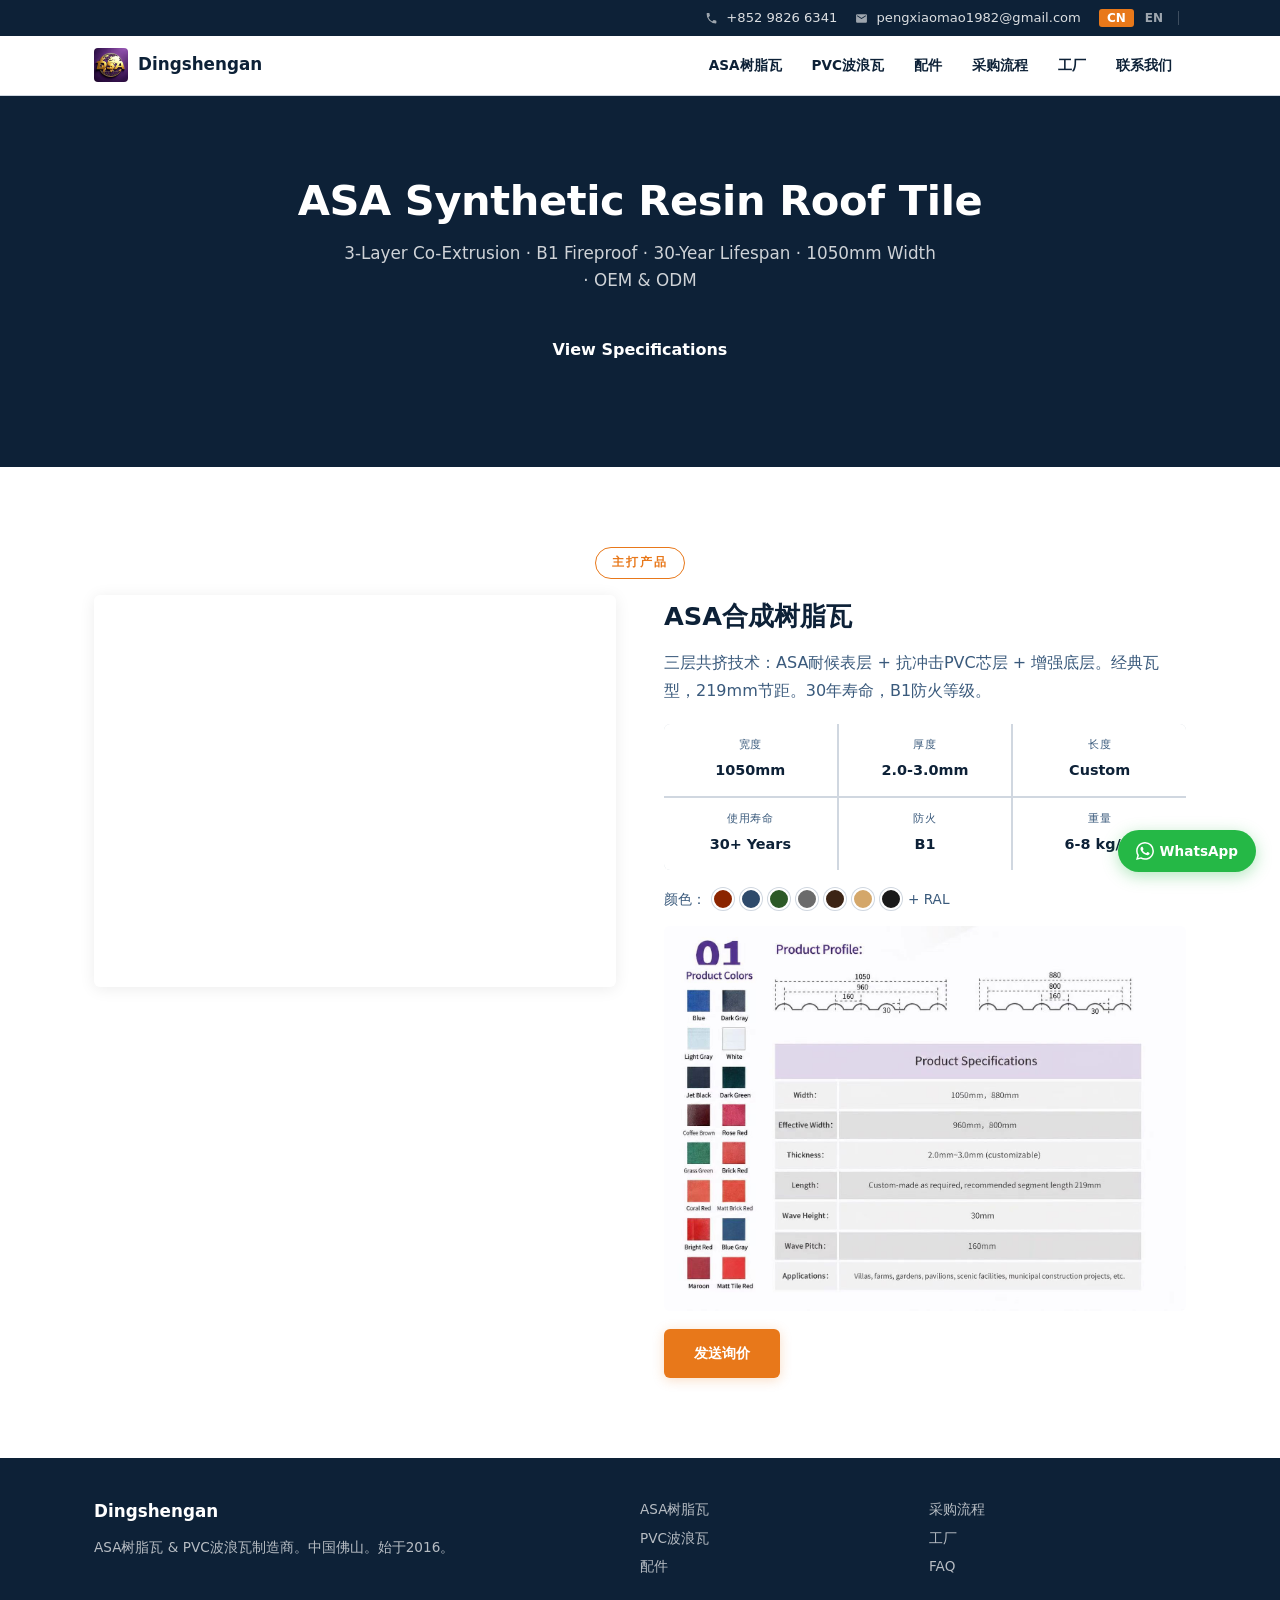
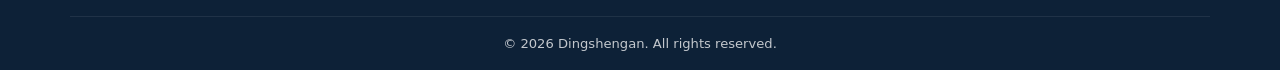
==== asa-resin-tile.html @ f96d78d1 "feat: multi-page architecture (ASA/PVC/Contact) + container calculator + updated sitemap" ====
<!DOCTYPE html>
<html lang="en">
<head>
  <meta charset="UTF-8">
  <meta name="viewport" content="width=device-width, initial-scale=1.0">
  <meta name="description" content="ASA synthetic resin roof tile — 3-layer co-extrusion, B1 fireproof, 30-year lifespan. Factory-direct from Dingshengan Foshan. OEM/ODM, global shipping, 5000 sqm MOQ.">
  <meta name="keywords" content="ASA resin tile, ASA roof tile, synthetic resin tile, ASA roofing, Dingshengan, Foshan manufacturer">
  <link rel="canonical" href="https://dingshengan.com/asa-resin-tile.html">
  <link rel="alternate" hreflang="zh" href="https://dingshengan.com/asa-resin-tile.html">
  <link rel="alternate" hreflang="en" href="https://dingshengan.com/asa-resin-tile.html">
  <link rel="alternate" hreflang="x-default" href="https://dingshengan.com/asa-resin-tile.html">
  <meta property="og:title" content="ASA Synthetic Resin Roof Tile Manufacturer | Dingshengan Foshan">
  <meta property="og:description" content="3-layer co-extrusion ASA tile — B1 fireproof, 30-year lifespan. 1050mm width, custom length, any RAL color. Factory-direct pricing, OEM/ODM.">
  <meta property="og:type" content="product">
  <meta property="og:url" content="https://dingshengan.com/asa-resin-tile.html">
  <meta property="og:image" content="https://dingshengan.com/images/asa-slide-new.jpg">
  <meta name="twitter:card" content="summary_large_image">
  <meta name="twitter:title" content="ASA Synthetic Resin Roof Tile Manufacturer | Dingshengan Foshan">
  <meta name="twitter:image" content="https://dingshengan.com/images/asa-slide-new.jpg">
  <meta name="theme-color" content="#0D2137">
  <script type="application/ld+json">{"@context":"https://schema.org","@type":"Product","name":"ASA Synthetic Resin Roof Tile","image":["https://dingshengan.com/images/asa-slide-new.jpg","https://dingshengan.com/images/asa-slide-1.jpg","https://dingshengan.com/images/asa-slide-2.jpg"],"description":"3-layer co-extrusion ASA synthetic resin roof tile. 1050mm width, 2.0-3.0mm thickness, B1 fire rating, 30+ year lifespan.","brand":{"@type":"Brand","name":"Dingshengan"},"manufacturer":{"@type":"Organization","name":"Dingshengan Building Materials"},"offers":{"@type":"Offer","availability":"https://schema.org/InStock","priceSpecification":{"@type":"UnitPriceSpecification","minPrice":"2.60","maxPrice":"5.50","priceCurrency":"USD","unitCode":"MTK"}}}</script>
  <title>ASA Synthetic Resin Roof Tile Manufacturer | Dingshengan Foshan</title>
  <link rel="stylesheet" href="css/style.css">
  <link rel="icon" href="data:image/svg+xml,<svg xmlns='http://www.w3.org/2000/svg' viewBox='0 0 32 32'><rect width='32' height='32' rx='6' fill='%230D2137'/><text x='16' y='22' text-anchor='middle' fill='white' font-size='18' font-family='sans-serif'>D</text></svg>">
  <script async src="https://www.googletagmanager.com/gtag/js?id=G-RB36S9TC68"></script>
  <script>window.dataLayer=window.dataLayer||[];function gtag(){dataLayer.push(arguments);}gtag('js',new Date());gtag('config','G-RB36S9TC68');</script>
</head>
<body>

<!-- ===== TOP BAR ===== -->
<div class="topbar">
  <div class="container topbar__inner">
    <a href="tel:+85298266341"><svg width="13" height="13" viewBox="0 0 24 24" fill="currentColor" opacity=".7"><path d="M6.62 10.79a15.05 15.05 0 006.59 6.59l2.2-2.2a1 1 0 011.01-.24 11.36 11.36 0 003.58.57 1 1 0 011 1V20a1 1 0 01-1 1A17 17 0 013 3a1 1 0 011-1h3.5a1 1 0 011 1 11.36 11.36 0 00.57 3.58 1 1 0 01-.25 1.01l-2.2 2.2z"/></svg> +852 9826 6341</a>
    <a href="mailto:pengxiaomao1982@gmail.com"><svg width="13" height="13" viewBox="0 0 24 24" fill="currentColor" opacity=".7"><path d="M20 4H4a2 2 0 00-2 2v12a2 2 0 002 2h16a2 2 0 002-2V6a2 2 0 00-2-2zm0 4l-8 5-8-5V6l8 5 8-5v2z"/></svg> pengxiaomao1982@gmail.com</a>
    <div class="topbar__lang">
      <button class="topbar__lang-btn active" data-lang="zh">CN</button>
      <button class="topbar__lang-btn" data-lang="en">EN</button>
      <span class="topbar__sep"></span>
      <div id="google_translate_element" class="topbar__gt"></div>
    </div>
  </div>
</div>
<script>function googleTranslateElementInit(){new google.translate.TranslateElement({pageLanguage:'en',includedLanguages:'ar,es,pt,fr,ru,ja,ko,th,vi,id,ms,hi,tr,fa,de,it,nl,pl,ro,bn,ur,tl',layout:google.translate.TranslateElement.InlineLayout.HORIZONTAL,autoDisplay:false},'google_translate_element');}</script>
<script async src="https://translate.google.com/translate_a/element.js?cb=googleTranslateElementInit"></script>

<a href="#asa-details" class="skip-link">Skip to product details</a>

<!-- ===== HEADER ===== -->
<header class="header" id="header">
  <div class="container header__inner">
    <a href="index.html" class="header__logo">
      <img src="images/logo.jpg" alt="Dingshengan" class="header__logo-img">
      <span class="header__logo-name" data-i18n="logo_name">Dingshengan</span>
    </a>
    <nav class="header__nav" id="nav">
      <ul class="header__nav-list">
        <li><a href="asa-resin-tile.html" aria-current="page" data-i18n="nav_asa">ASA Tile</a></li>
        <li><a href="pvc-roofing-sheet.html" data-i18n="nav_pvc">PVC Sheet</a></li>
        <li><a href="index.html#accessories" data-i18n="nav_acc">Parts</a></li>
        <li><a href="index.html#order" data-i18n="nav_order">How to Order</a></li>
        <li><a href="index.html#factory" data-i18n="nav_factory">Factory</a></li>
        <li><a href="contact.html" data-i18n="nav_contact">Contact</a></li>
      </ul>
    </nav>
    <button class="header__menu-btn" id="menuBtn" aria-label="Menu"><span></span><span></span><span></span></button>
  </div>
</header>

<!-- ===== HERO ===== -->
<section class="hero" id="home">
  <div class="hero__content container">
    <h1 class="hero__title">ASA Synthetic Resin Roof Tile</h1>
    <p class="hero__subtitle">3-Layer Co-Extrusion · B1 Fireproof · 30-Year Lifespan · 1050mm Width · OEM & ODM</p>
    <a href="#asa-details" class="btn">View Specifications</a>
  </div>
</section>

<!-- ===== ASA PRODUCT DETAILS ===== -->
<section class="section" id="asa-details">
  <div class="container">
    <div class="section__head"><span class="section__tag" data-i18n="prod1_tag">Main Product</span></div>
    <div class="product-hero">
      <div class="product-hero__slides">
        <img src="images/asa-slide-new.jpg" alt="ASA Tile">
        <img src="images/asa-slide-1.jpg" alt="ASA Tile">
        <img src="images/asa-slide-2.jpg" alt="ASA Tile">
        <img src="images/asa-slide-3.jpg" alt="ASA Tile">
      </div>
      <div class="product-hero__info">
        <h2 class="product-hero__title" data-i18n="prod1_name">ASA Synthetic Resin Roof Tile</h2>
        <p class="product-hero__desc" data-i18n="prod1_desc">3-layer co-extrusion: ASA weather-proof surface + impact-resistant PVC core + reinforced base. Classic wave profile with 219mm pitch. 30-year lifespan, B1 fire rating.</p>
        <div class="product-hero__specs">
          <div><em data-i18n="s_width">Width</em><b>1050mm</b></div>
          <div><em data-i18n="s_thick">Thickness</em><b>2.0-3.0mm</b></div>
          <div><em data-i18n="s_len">Length</em><b>Custom</b></div>
          <div><em data-i18n="s_life">Lifespan</em><b>30+ Years</b></div>
          <div><em data-i18n="s_fire">Fire</em><b>B1</b></div>
          <div><em data-i18n="s_weight">Weight</em><b>6-8 kg/㎡</b></div>
        </div>
        <div class="product-hero__colors">
          <span data-i18n="s_colors">Colors:</span>
          <i style="background:#8B2500"></i><i style="background:#2E4A6B"></i><i style="background:#2D5A27"></i><i style="background:#6B6B6B"></i><i style="background:#3C2415"></i><i style="background:#D4A76A"></i><i style="background:#1A1A1A"></i><span>+ RAL</span>
        </div>
        <img src="images/pvc-spec-1.jpg" alt="ASA Specs" class="product-hero__specimg" loading="lazy">
        <a href="contact.html" class="btn btn--fill" data-i18n="inquiry_btn">Send Inquiry</a>
      </div>
    </div>
  </div>
</section>

<!-- ===== FOOTER ===== -->
<footer class="footer">
  <div class="container footer__inner">
    <div><strong>Dingshengan</strong><p data-i18n="footer_p">ASA resin tile & PVC roofing sheet manufacturer. Foshan, China. Since 2016.</p></div>
    <div><a href="asa-resin-tile.html" data-i18n="nav_asa">ASA Tile</a><a href="pvc-roofing-sheet.html" data-i18n="nav_pvc">PVC Sheet</a><a href="index.html#accessories" data-i18n="nav_acc">Parts</a></div>
    <div><a href="index.html#order" data-i18n="nav_order">How to Order</a><a href="index.html#factory" data-i18n="nav_factory">Factory</a><a href="index.html#faq">FAQ</a></div>
  </div>
  <div class="container footer__copy"><p>&copy; 2026 Dingshengan. All rights reserved.</p></div>
</footer>

<a href="https://wa.me/85298266341" target="_blank" rel="noopener noreferrer" class="wa-float" aria-label="Chat on WhatsApp"><svg width="18" height="18" viewBox="0 0 24 24" fill="currentColor"><path d="M17.472 14.382c-.297-.149-1.758-.867-2.03-.967-.273-.099-.471-.148-.67.15-.197.297-.767.966-.94 1.164-.173.199-.347.223-.644.075-.297-.15-1.255-.463-2.39-1.475-.883-.788-1.48-1.761-1.653-2.059-.173-.297-.018-.458.13-.606.134-.133.298-.347.446-.52.149-.174.198-.298.298-.497.099-.198.05-.371-.025-.52-.075-.149-.669-1.612-.916-2.207-.242-.579-.487-.5-.669-.51-.173-.008-.371-.01-.57-.01-.198 0-.52.074-.792.372-.272.297-1.04 1.016-1.04 2.479 0 1.462 1.065 2.875 1.213 3.074.149.198 2.096 3.2 5.077 4.487.709.306 1.262.489 1.694.625.712.227 1.36.195 1.871.118.571-.085 1.758-.719 2.006-1.413.248-.694.248-1.289.173-1.413-.074-.124-.272-.198-.57-.347m-5.421 7.403h-.004a9.87 9.87 0 01-5.031-1.378l-.361-.214-3.741.982.998-3.648-.235-.374a9.86 9.86 0 01-1.51-5.26c.001-5.45 4.436-9.884 9.888-9.884 2.64 0 5.122 1.03 6.988 2.898a9.825 9.825 0 012.893 6.994c-.003 5.45-4.437 9.884-9.885 9.884m8.413-18.297A11.815 11.815 0 0012.05 0C5.495 0 .16 5.335.157 11.892c0 2.096.547 4.142 1.588 5.945L.057 24l6.305-1.654a11.882 11.882 0 005.683 1.448h.005c6.554 0 11.89-5.335 11.893-11.893a11.821 11.821 0 00-3.48-8.413z"/></svg> WhatsApp</a>
<button class="back-top" id="backToTop" aria-label="Back to top"><svg width="18" height="18" viewBox="0 0 24 24" fill="none" stroke="currentColor" stroke-width="2.5"><polyline points="18 15 12 9 6 15"/></svg></button>

<script src="js/main.js"></script>
</body>
</html>
---- css/style.css ----
/* Dingshengan — Polished UI/UX */
:root{
  --pri:#0D2137;--acc:#E8781A;--bg:#FFF;--bg2:#F4F5F7;--bg3:#0D2137;
  --txt:#0D2137;--txt2:#3A5A7C;--w:#FFF;--bdr:#D0D7E0;
  --font:system-ui,-apple-system,"Segoe UI","PingFang SC","Microsoft YaHei",sans-serif;
  --mw:1140px;--rad:6px;--tr:.2s;--tr-slow:.35s;
}
*,*::before,*::after{box-sizing:border-box;margin:0;padding:0}
html{scroll-behavior:smooth;scroll-padding-top:64px;overflow-x:hidden;width:100%}
body{font-family:var(--font);font-size:16px;line-height:1.65;color:var(--txt);background:var(--bg);-webkit-font-smoothing:antialiased;-moz-osx-font-smoothing:grayscale;overflow-x:hidden;max-width:100vw}
img{max-width:100%;height:auto;display:block}
img,video,iframe,table,pre,code,svg{max-width:100%}
a{color:inherit;text-decoration:none;transition:opacity var(--tr)}ul{list-style:none}
button{cursor:pointer;border:none;font-family:inherit;font-size:inherit;transition:all var(--tr)}
input,textarea,select{font-family:inherit;font-size:inherit;outline:none;transition:border var(--tr),box-shadow var(--tr)}
:focus-visible{outline:2px solid var(--acc);outline-offset:3px;border-radius:3px}

/* Smooth reveal */
@keyframes fadeUp{from{opacity:0;transform:translateY(24px)}to{opacity:1;transform:translateY(0)}}
@keyframes fadeIn{from{opacity:0}to{opacity:1}}

.container{max-width:var(--mw);margin:0 auto;padding:0 24px}
.section{padding:80px 0}
.section--gray{background:var(--bg2)}
.section--dark{background:var(--bg3);color:var(--w)}
.section__head{text-align:center;margin-bottom:16px}
.section__tag{display:inline-block;font-size:.75rem;font-weight:700;text-transform:uppercase;letter-spacing:2px;color:var(--acc);border:1px solid var(--acc);padding:5px 16px;border-radius:50px;animation:fadeIn .6s ease}
.section__tag--light{color:var(--w);border-color:rgba(255,255,255,.4)}
.section__title{font-size:clamp(1.4rem,3vw,1.9rem);font-weight:800;color:var(--pri);text-align:center;margin-bottom:32px;letter-spacing:-.01em}
.section__title--light{color:var(--w)}
.section__sub{text-align:center;color:var(--txt2);margin:-24px 0 36px;font-size:.95rem}

/* Buttons — refined */
.btn{display:inline-flex;align-items:center;justify-content:center;padding:13px 30px;border-radius:var(--rad);font-weight:700;font-size:.9rem;transition:all var(--tr);gap:6px;position:relative;overflow:hidden}
.btn::after{content:'';position:absolute;inset:0;background:rgba(255,255,255,.1);opacity:0;transition:opacity var(--tr)}
.btn:hover::after{opacity:1}
.btn--fill{background:var(--acc);color:var(--w);box-shadow:0 2px 12px rgba(232,120,26,.25)}
.btn--fill:hover{transform:translateY(-1px);box-shadow:0 4px 16px rgba(232,120,26,.35)}
.btn--fill:active{transform:scale(.97)}
.btn--outline{background:transparent;color:var(--pri);border:2px solid var(--pri)}
.btn--outline:hover{background:var(--pri);color:var(--w)}

/* Topbar */
.topbar{background:var(--pri);color:var(--w);font-size:.82rem;padding:7px 0}
.topbar__inner{display:flex;align-items:center;gap:18px;flex-wrap:wrap;justify-content:flex-end}
.topbar__inner a{opacity:.85;transition:opacity var(--tr)}
.topbar__inner a:hover{opacity:1}
.topbar__lang{display:flex;align-items:center;gap:3px}
.topbar__lang-btn{padding:2px 8px;border-radius:3px;font-size:.75rem;font-weight:700;background:transparent;color:var(--w);opacity:.6;transition:all var(--tr)}
.topbar__lang-btn.active{background:var(--acc);opacity:1}
.topbar__sep{width:1px;height:14px;background:rgba(255,255,255,.2);margin:0 4px}
.topbar__gt .goog-te-combo{background:rgba(255,255,255,.1);color:var(--w);border:1px solid rgba(255,255,255,.15);border-radius:3px;padding:3px 6px;font-size:.72rem;font-family:var(--font)}
.topbar__gt .goog-te-combo option{background:var(--pri)}
body>.skiptranslate,.goog-te-banner-frame{display:none!important}body{top:0!important}

/* Skip link */
.skip-link{position:absolute;top:-100px;left:16px;background:var(--acc);color:var(--w);padding:8px 16px;border-radius:0 0 var(--rad) var(--rad);font-weight:700;font-size:.85rem;z-index:9999;transition:top var(--tr)}.skip-link:focus{top:0}

/* Header */
.header{position:sticky;top:0;z-index:1000;background:var(--w);border-bottom:1px solid var(--bdr);height:60px;transition:transform .3s}
.header--hidden{transform:translateY(-100%)}
.header__inner{display:flex;align-items:center;justify-content:space-between;height:100%}
.header__logo{display:flex;align-items:center;gap:10px}
.header__logo-img{width:34px;height:34px;border-radius:4px;object-fit:cover}
.header__logo-name{font-weight:800;font-size:1.05rem;color:var(--pri)}
.header__nav-list{display:flex;gap:2px;align-items:center}
.header__nav-list a{padding:8px 14px;border-radius:var(--rad);font-size:.85rem;font-weight:600;color:var(--txt);transition:all var(--tr);position:relative}
.header__nav-list a:hover{background:var(--bg2);color:var(--pri)}
.header__nav-list a.nav-active{color:var(--acc);background:rgba(232,120,26,.08)}
.header__nav-list a.nav-active::after{content:'';position:absolute;bottom:2px;left:50%;transform:translateX(-50%);width:16px;height:2px;background:var(--acc);border-radius:1px;transition:width var(--tr)}
.header__menu-btn{display:none;flex-direction:column;gap:4px;background:none;padding:4px}
.header__menu-btn span{width:20px;height:2px;background:var(--pri);border-radius:2px;transition:var(--tr)}
.header__menu-btn.active span:nth-child(1){transform:rotate(45deg)translate(4px,4px)}
.header__menu-btn.active span:nth-child(2){opacity:0}
.header__menu-btn.active span:nth-child(3){transform:rotate(-45deg)translate(4px,-4px)}

/* Hero */
.hero{background:var(--pri);color:var(--w);text-align:center;padding:80px 24px 90px}
.hero__title{font-size:clamp(1.8rem,4vw,2.6rem);font-weight:900;line-height:1.2;margin-bottom:14px;letter-spacing:-.01em}
.hero__subtitle{font-size:1.05rem;opacity:.8;max-width:600px;margin:0 auto 28px}
.hero .btn{font-size:1rem;padding:14px 36px}

/* Product Hero */
.product-hero{display:grid;grid-template-columns:1fr 1fr;gap:48px;align-items:start}
.product-hero--rev{direction:rtl}
.product-hero--rev .product-hero__info{direction:ltr}
.product-hero--rev .product-hero__slides{direction:ltr}
.product-hero__slides{position:relative;aspect-ratio:4/3;overflow:hidden;border-radius:var(--rad);box-shadow:0 2px 16px rgba(0,0,0,.08);transition:box-shadow var(--tr-slow)}
.product-hero__slides:hover{box-shadow:0 6px 24px rgba(0,0,0,.12)}
.product-hero__slides img{position:absolute;inset:0;width:100%;height:100%;object-fit:cover;opacity:0;animation:slide4 16s ease-in-out infinite}
.product-hero__slides img:nth-child(1){animation-delay:0s}
.product-hero__slides img:nth-child(2){animation-delay:4s}
.product-hero__slides img:nth-child(3){animation-delay:8s}
.product-hero__slides img:nth-child(4){animation-delay:12s}
@keyframes slide4{0%,5%{opacity:1}22%,100%{opacity:0}}
.product-hero__title{font-size:1.6rem;font-weight:800;color:var(--pri);margin-bottom:12px}
.product-hero__desc{color:var(--txt2);margin-bottom:20px;line-height:1.7}
.product-hero__specs{display:grid;grid-template-columns:repeat(3,1fr);gap:2px;margin-bottom:18px;background:var(--bdr);border-radius:var(--rad);overflow:hidden}
.product-hero__specs div{background:var(--w);padding:12px;text-align:center}
.product-hero__specs em{display:block;font-size:.7rem;color:var(--txt2);text-transform:uppercase;font-style:normal;letter-spacing:.5px;margin-bottom:3px}
.product-hero__specs b{font-size:.9rem;color:var(--pri)}
.product-hero__colors{display:flex;align-items:center;gap:6px;margin-bottom:16px;flex-wrap:wrap;font-size:.85rem;color:var(--txt2)}
.product-hero__colors i{width:22px;height:22px;border-radius:50%;display:inline-block;border:2px solid var(--w);box-shadow:0 0 0 1px var(--bdr)}
.product-hero__specimg{width:100%;border-radius:var(--rad);margin-bottom:18px}
.product-hero__specs-dual{display:grid;grid-template-columns:1fr 1fr;gap:10px;margin-bottom:18px}
.product-hero__specs-dual img{width:100%;border-radius:var(--rad)}

/* Accessories */
.acc-grid{display:grid;grid-template-columns:repeat(5,1fr);gap:16px;margin-top:24px}
.acc-item{text-align:center}
.acc-item img{width:100%;aspect-ratio:1;object-fit:cover;border-radius:var(--rad);margin-bottom:8px;transition:transform .4s,box-shadow .4s}
.acc-item:hover img{transform:scale(1.04);box-shadow:0 4px 16px rgba(0,0,0,.12)}
.acc-item p{font-weight:600;font-size:.88rem;color:var(--pri)}

/* Why Grid */
.why-grid{display:grid;grid-template-columns:repeat(3,1fr);gap:20px;margin-top:24px}
.why-grid div{background:var(--w);padding:28px 24px;border-radius:var(--rad);border:1px solid var(--bdr);transition:border-color var(--tr),box-shadow var(--tr)}
.why-grid div:hover{border-color:var(--acc);box-shadow:0 2px 12px rgba(0,0,0,.06)}
.why-grid h3{font-size:1rem;font-weight:700;color:var(--pri);margin-bottom:8px}
.why-grid p{font-size:.88rem;color:var(--txt2);line-height:1.6}

/* Comparison */
.table-wrap{overflow-x:auto;border-radius:var(--rad);box-shadow:0 2px 16px rgba(0,0,0,.06);margin-top:24px;-webkit-overflow-scrolling:touch;max-width:100%}
.cmp-table{width:100%;border-collapse:collapse;font-size:.9rem}
.cmp-table th,.cmp-table td{padding:12px 16px;text-align:center;border-bottom:1px solid var(--bdr)}
.cmp-table thead th{background:var(--pri);color:var(--w);font-weight:700}
.cmp-table tbody td{background:var(--w)}
.cmp-table tbody tr:nth-child(even) td{background:var(--bg2)}

/* Apps */
.apps-grid-4{display:grid;grid-template-columns:repeat(4,1fr);gap:16px;margin-top:24px}
.apps-grid-4 div{position:relative;border-radius:var(--rad);overflow:hidden;aspect-ratio:4/3}
.apps-grid-4 img{width:100%;height:100%;object-fit:cover;transition:transform .5s}
.apps-grid-4 div:hover img{transform:scale(1.05)}
.apps-grid-4 span{position:absolute;bottom:0;left:0;right:0;background:linear-gradient(transparent,rgba(0,0,0,.75));color:var(--w);padding:16px 14px;font-weight:700;font-size:.9rem;letter-spacing:.2px}

/* Calculator */
.calc-box{max-width:520px;margin:24px auto 0;text-align:center;background:var(--w);border:1px solid var(--bdr);border-radius:12px;padding:32px}
.calc-row{display:flex;gap:16px;margin-bottom:20px}
.calc-row select{flex:1;padding:12px;border:2px solid var(--bdr);border-radius:var(--rad);font-size:.9rem;background:var(--bg2);cursor:pointer}
.calc-result{padding:20px;background:var(--bg2);border-radius:var(--rad);margin-bottom:20px}
.calc-result strong{font-size:1.8rem;color:var(--acc)}
@media(max-width:768px){.calc-row{flex-direction:column}}

/* Steps */
.steps{display:grid;grid-template-columns:repeat(4,1fr);gap:20px;margin-top:24px}
.step{text-align:center;padding:24px 16px}
.step b{display:inline-flex;align-items:center;justify-content:center;width:40px;height:40px;border-radius:50%;background:var(--pri);color:var(--w);font-size:.9rem;font-weight:800;margin-bottom:14px}
.step h3{font-size:1rem;font-weight:700;color:var(--pri);margin-bottom:6px}
.step p{font-size:.85rem;color:var(--txt2)}

/* Factory */
.fac-grid{display:grid;grid-template-columns:repeat(4,1fr);gap:16px;margin-top:24px}
.fac-grid div{position:relative;border-radius:var(--rad);overflow:hidden}
.fac-grid img{width:100%;height:220px;object-fit:cover;transition:transform .5s}
.fac-grid div:hover img{transform:scale(1.05)}
.fac-grid span{position:absolute;bottom:0;left:0;right:0;background:linear-gradient(transparent,rgba(0,0,0,.7));color:var(--w);padding:12px;font-weight:600;font-size:.85rem}

/* Testimonials */
.testi-grid{display:grid;grid-template-columns:repeat(3,1fr);gap:20px;margin-top:24px}
.testi{background:var(--w);padding:28px 24px;border-radius:var(--rad);border-left:3px solid var(--acc);transition:transform var(--tr),box-shadow var(--tr)}
.testi:hover{transform:translateY(-2px);box-shadow:0 4px 16px rgba(0,0,0,.08)}
.testi p{font-size:.9rem;color:var(--txt);line-height:1.7;margin-bottom:14px;font-style:italic}
.testi span{font-size:.8rem;color:var(--txt2);font-weight:600}

/* About */
.about-row{display:grid;grid-template-columns:1fr 1fr;gap:48px;align-items:center}
.about-row__img img{border-radius:var(--rad);box-shadow:0 4px 24px rgba(0,0,0,.1);width:100%}
.about-row__txt p{color:var(--txt2);line-height:1.8;margin-bottom:14px}

/* FAQ */
.faq-grid-2{display:grid;grid-template-columns:1fr 1fr;gap:10px;max-width:900px;margin:24px auto 0}
.faq-item{border:1px solid var(--bdr);border-radius:var(--rad);overflow:hidden}
.faq-q{width:100%;text-align:left;padding:16px 20px;background:var(--w);font-weight:700;color:var(--pri);font-size:.9rem;display:flex;justify-content:space-between;align-items:center;transition:background var(--tr)}
.faq-q::after{content:'+';font-size:1.2rem;color:var(--acc);transition:transform var(--tr)}
.faq-item.active .faq-q::after{content:'−';transform:rotate(180deg)}
.faq-a{max-height:0;overflow:hidden;transition:max-height .35s}
.faq-item.active .faq-a{max-height:150px}
.faq-a p{padding:0 18px 14px;color:var(--txt2);font-size:.85rem}

/* Contact */
.con-grid{display:grid;grid-template-columns:1fr 1fr;gap:40px;align-items:start;margin-top:24px}
.con-form{display:flex;flex-direction:column;gap:14px}
.con-form input,.con-form textarea,.con-form select{padding:12px 14px;border:2px solid var(--bdr);border-radius:var(--rad);font-size:.9rem;background:var(--bg2);transition:border var(--tr)}
.con-form input:focus,.con-form textarea:focus,.con-form select:focus{border-color:var(--acc);background:var(--w);box-shadow:0 0 0 3px rgba(232,120,26,.1)}
.con-form input:valid:not(:placeholder-shown),.con-form textarea:valid:not(:placeholder-shown){border-color:#16A34A}
.con-form textarea{resize:vertical;min-height:80px}
.con-info{display:flex;flex-direction:column;gap:18px}
.con-info p{font-size:.9rem;line-height:1.6;color:var(--pri)}
.con-info strong{display:block;color:var(--pri);margin-bottom:2px;font-size:.88rem}
.con-info span{color:var(--txt)}
.con-info a{color:var(--txt);font-weight:500}

/* Footer */
.footer{background:var(--pri);color:var(--w);padding:40px 0 0}
.footer__inner{display:grid;grid-template-columns:2fr 1fr 1fr;gap:32px;padding-bottom:32px}
.footer__inner strong{font-size:1.05rem;margin-bottom:10px;display:block}
.footer__inner p{opacity:.7;font-size:.85rem;line-height:1.7}
.footer__inner a{display:block;opacity:.7;font-size:.85rem;margin-bottom:6px;transition:opacity var(--tr)}
.footer__inner a:hover{opacity:1}
.footer__copy{border-top:1px solid rgba(255,255,255,.1);padding:16px 0;text-align:center;font-size:.82rem;opacity:.75}

/* Icon styles */
svg{vertical-align:middle;flex-shrink:0}
.topbar__inner a svg{margin-right:4px;opacity:.7}
.why-grid div svg{margin-bottom:12px;display:block}
.con-info p svg{margin-right:6px;float:left;margin-top:2px}

/* Float buttons */
.wa-float{position:fixed;bottom:28px;right:24px;background:#25B846;color:var(--w);padding:10px 18px;border-radius:50px;font-weight:700;font-size:.85rem;z-index:998;box-shadow:0 4px 16px rgba(37,184,70,.35);transition:transform var(--tr);display:inline-flex;align-items:center;gap:6px}
.wa-float:hover{transform:translateY(-2px)}
.back-top{position:fixed;bottom:28px;right:140px;width:40px;height:40px;background:var(--pri);color:var(--w);border-radius:50%;font-weight:700;font-size:1.1rem;z-index:997;opacity:0;visibility:hidden;transform:translateY(8px);transition:all var(--tr);display:flex;align-items:center;justify-content:center}
.back-top.visible{opacity:1;visibility:visible;transform:translateY(0)}

/* Animations */
.fade-in{opacity:0;transform:translateY(20px);transition:opacity .6s,transform .6s}
.fade-in.visible{opacity:1;transform:translateY(0)}

/* Form success */
.form-success{display:none;text-align:center;padding:60px 20px}
.form-success.show{display:block}
.form-success h3{color:var(--pri);font-size:1.4rem;margin-bottom:8px}
.form-success p{color:var(--txt2)}

/* ==================== RESPONSIVE ==================== */
@media(max-width:1024px){
  .product-hero{grid-template-columns:1fr;gap:32px}
  .product-hero--rev .product-hero__slides,.product-hero--rev .product-hero__info{direction:ltr}
  .why-grid{grid-template-columns:repeat(2,1fr)}
  .acc-grid{grid-template-columns:repeat(3,1fr)}
  .fac-grid{grid-template-columns:repeat(2,1fr)}
  .steps{grid-template-columns:repeat(2,1fr)}
  .testi-grid{grid-template-columns:1fr}
  .about-row{grid-template-columns:1fr}
  .con-grid{grid-template-columns:1fr;gap:28px}
}
@media(max-width:768px){
  .hero{padding:56px 20px 64px}
  .section{padding:48px 0}
  .section__title{font-size:1.4rem}
  .header__nav{position:fixed;top:60px;left:0;right:0;bottom:0;background:var(--w);padding:20px;transform:translateX(100%);transition:transform .35s;z-index:999}
  .header__nav.active{transform:translateX(0)}
  .header__nav-list{flex-direction:column}
  .header__nav-list a{padding:14px 16px;font-size:1rem}
  .header__menu-btn{display:flex}
  .why-grid,.apps-grid-4,.acc-grid,.fac-grid,.steps,.testi-grid,.faq-grid-2{grid-template-columns:1fr}
  .product-hero__specs-dual{grid-template-columns:1fr}
  .wa-float{bottom:80px;right:16px;padding:8px 14px;font-size:.8rem}
  .back-top{bottom:130px;right:16px}
}
@media(prefers-reduced-motion:reduce){*,*::before,*::after{animation-duration:.01ms!important;animation-iteration-count:1!important;transition-duration:.01ms!important}}
.product-hero__slides:hover img{animation-play-state:paused}
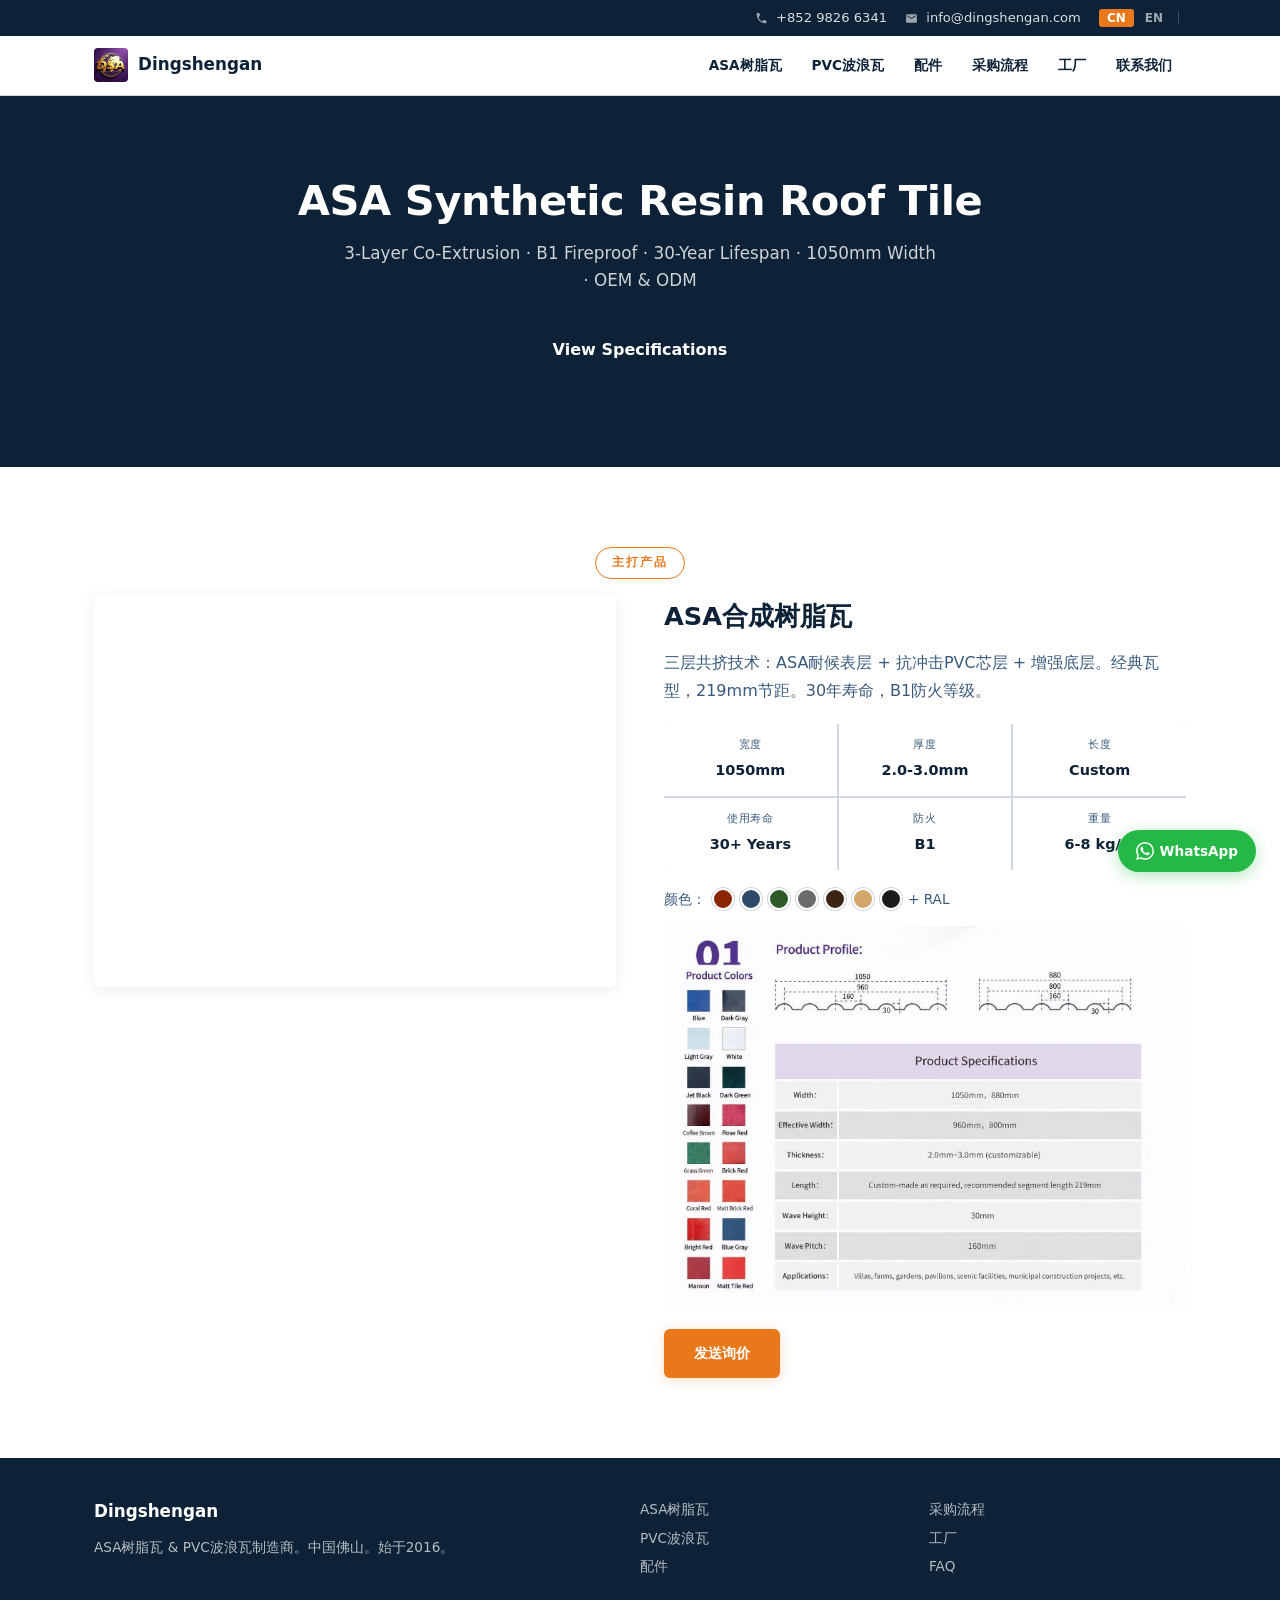
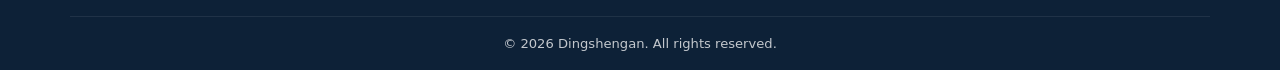
==== commit a992cc31: "feat: replace Gmail with info@dingshengan.com — professional domain email" ====
--- a/asa-resin-tile.html
+++ b/asa-resin-tile.html
@@ -31,7 +31,7 @@
 <div class="topbar">
   <div class="container topbar__inner">
     <a href="tel:+85298266341"><svg width="13" height="13" viewBox="0 0 24 24" fill="currentColor" opacity=".7"><path d="M6.62 10.79a15.05 15.05 0 006.59 6.59l2.2-2.2a1 1 0 011.01-.24 11.36 11.36 0 003.58.57 1 1 0 011 1V20a1 1 0 01-1 1A17 17 0 013 3a1 1 0 011-1h3.5a1 1 0 011 1 11.36 11.36 0 00.57 3.58 1 1 0 01-.25 1.01l-2.2 2.2z"/></svg> +852 9826 6341</a>
-    <a href="mailto:pengxiaomao1982@gmail.com"><svg width="13" height="13" viewBox="0 0 24 24" fill="currentColor" opacity=".7"><path d="M20 4H4a2 2 0 00-2 2v12a2 2 0 002 2h16a2 2 0 002-2V6a2 2 0 00-2-2zm0 4l-8 5-8-5V6l8 5 8-5v2z"/></svg> pengxiaomao1982@gmail.com</a>
+    <a href="mailto:info@dingshengan.com"><svg width="13" height="13" viewBox="0 0 24 24" fill="currentColor" opacity=".7"><path d="M20 4H4a2 2 0 00-2 2v12a2 2 0 002 2h16a2 2 0 002-2V6a2 2 0 00-2-2zm0 4l-8 5-8-5V6l8 5 8-5v2z"/></svg> info@dingshengan.com</a>
     <div class="topbar__lang">
       <button class="topbar__lang-btn active" data-lang="zh">CN</button>
       <button class="topbar__lang-btn" data-lang="en">EN</button>
